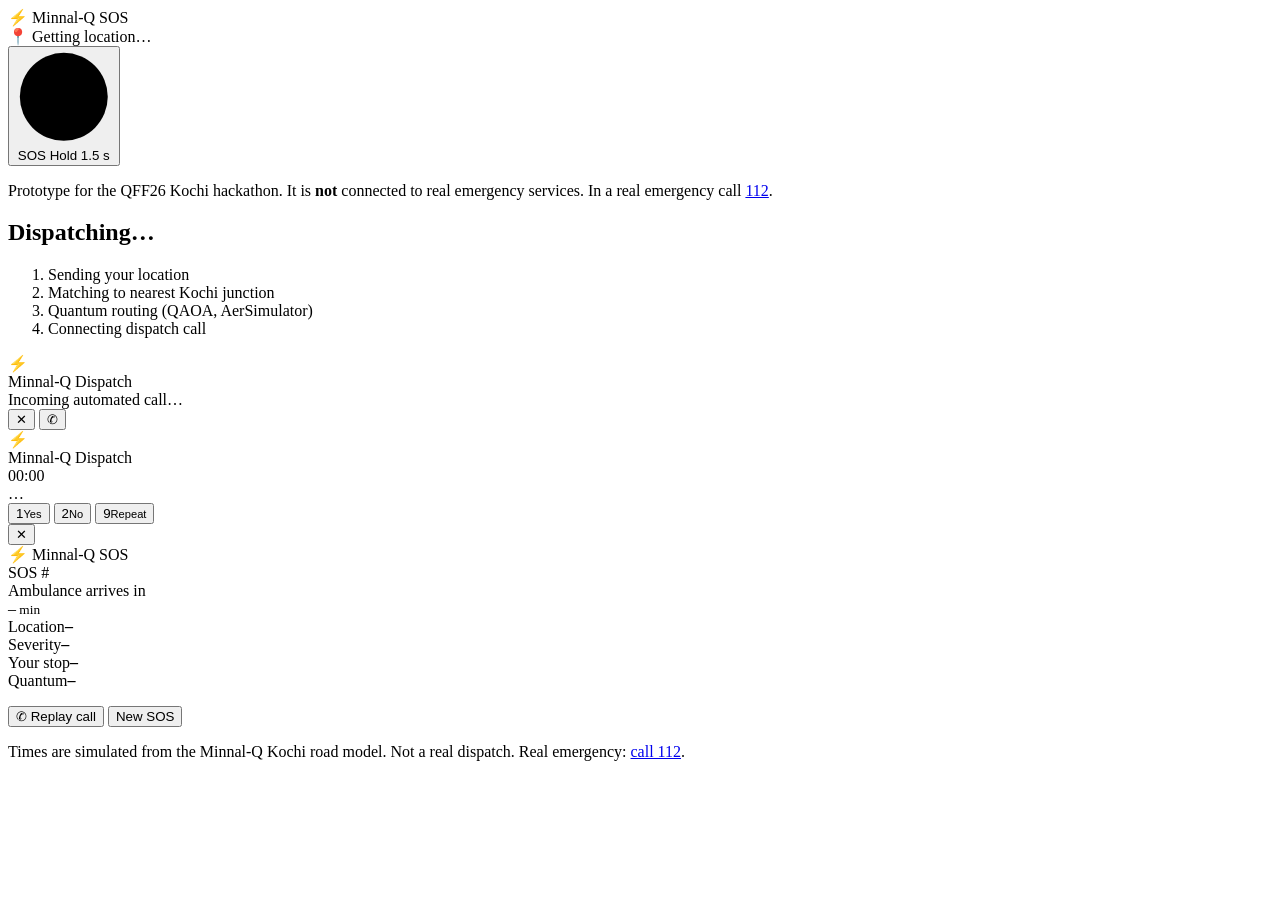
==== web/sos.html @ 78b81d34 "Add SOS phone app (PWA + Android) with live QAOA dispatch Phones send GPS + emergency type to /api/s" ====
<!doctype html>
<html lang="en">
<head>
  <meta charset="utf-8">
  <meta name="viewport" content="width=device-width, initial-scale=1, viewport-fit=cover, user-scalable=no">
  <title>Minnal-Q SOS</title>
  <meta name="description" content="Minnal-Q SOS prototype: send your location, get a quantum-optimised ambulance dispatch.">
  <meta name="theme-color" content="#0B0F1A">
  <link rel="manifest" href="/manifest.webmanifest">
  <link rel="icon" href="/static/icons/icon-192.png">
  <link rel="apple-touch-icon" href="/static/icons/apple-touch-icon.png">
  <meta name="apple-mobile-web-app-capable" content="yes">
  <meta name="mobile-web-app-capable" content="yes">
  <meta name="apple-mobile-web-app-status-bar-style" content="black-translucent">
  <meta name="apple-mobile-web-app-title" content="Minnal SOS">
  <link rel="stylesheet" href="/static/sos.css">
</head>
<body>
  <!-- ============ home ============ -->
  <section id="home" class="screen active">
    <header class="top">
      <div class="brand"><span class="bolt">⚡</span> Minnal-Q <span class="sos-tag">SOS</span></div>
      <div id="gps" class="gps wait">📍 Getting location…</div>
    </header>

    <div class="kinds" id="kinds"></div>

    <div class="sos-wrap">
      <button id="sosBtn" class="sos-btn" aria-label="Hold to send SOS">
        <svg class="ring" viewBox="0 0 100 100"><circle cx="50" cy="50" r="46"></circle></svg>
        <span class="sos-text">SOS</span>
        <span class="sos-sub">Hold 1.5 s</span>
      </button>
    </div>

    <p class="fine">Prototype for the QFF26 Kochi hackathon. It is <b>not</b> connected to real emergency
      services. In a real emergency call <a href="tel:112">112</a>.</p>
  </section>

  <!-- ============ dispatching ============ -->
  <section id="busy" class="screen">
    <div class="pulse-dot"></div>
    <h2>Dispatching…</h2>
    <ol class="steps" id="steps">
      <li data-k="loc">Sending your location</li>
      <li data-k="snap">Matching to nearest Kochi junction</li>
      <li data-k="qaoa">Quantum routing (QAOA, AerSimulator)</li>
      <li data-k="call">Connecting dispatch call</li>
    </ol>
  </section>

  <!-- ============ incoming call ============ -->
  <section id="incoming" class="screen call">
    <div class="caller">
      <div class="avatar">⚡</div>
      <div class="cname">Minnal-Q Dispatch</div>
      <div class="cstate">Incoming automated call…</div>
    </div>
    <div class="call-actions">
      <button id="decline" class="round red" aria-label="Decline">✕</button>
      <button id="accept" class="round green" aria-label="Accept">✆</button>
    </div>
  </section>

  <!-- ============ in call ============ -->
  <section id="incall" class="screen call">
    <div class="caller small">
      <div class="avatar">⚡</div>
      <div class="cname">Minnal-Q Dispatch</div>
      <div class="cstate" id="timer">00:00</div>
    </div>
    <div class="caption" id="caption">…</div>
    <div class="keypad" id="keypad">
      <button data-k="1">1<small>Yes</small></button>
      <button data-k="2">2<small>No</small></button>
      <button data-k="9">9<small>Repeat</small></button>
    </div>
    <div class="call-actions one">
      <button id="hangup" class="round red" aria-label="End call">✕</button>
    </div>
  </section>

  <!-- ============ status ============ -->
  <section id="status" class="screen">
    <header class="top">
      <div class="brand"><span class="bolt">⚡</span> Minnal-Q <span class="sos-tag">SOS</span></div>
      <div class="gps ok" id="sid">SOS #</div>
    </header>
    <div class="eta-card">
      <div class="eta-label">Ambulance arrives in</div>
      <div class="eta"><span id="eta">–</span><small> min</small></div>
      <div class="eta-sub" id="etaSub"></div>
    </div>
    <div class="grid">
      <div><span>Location</span><b id="sLoc">–</b></div>
      <div><span>Severity</span><b id="sSev">–</b></div>
      <div><span>Your stop</span><b id="sStop">–</b></div>
      <div><span>Quantum</span><b id="sQ">–</b></div>
    </div>
    <div class="route" id="sRoute"></div>
    <ul class="log" id="sLog"></ul>
    <div class="row">
      <button class="ghost" id="replay">✆ Replay call</button>
      <button class="ghost" id="again">New SOS</button>
    </div>
    <p class="fine">Times are simulated from the Minnal-Q Kochi road model. Not a real dispatch.
      Real emergency: <a href="tel:112">call 112</a>.</p>
  </section>

  <div id="toast" class="toast hidden"></div>
  <script src="/static/sos.js"></script>
</body>
</html>
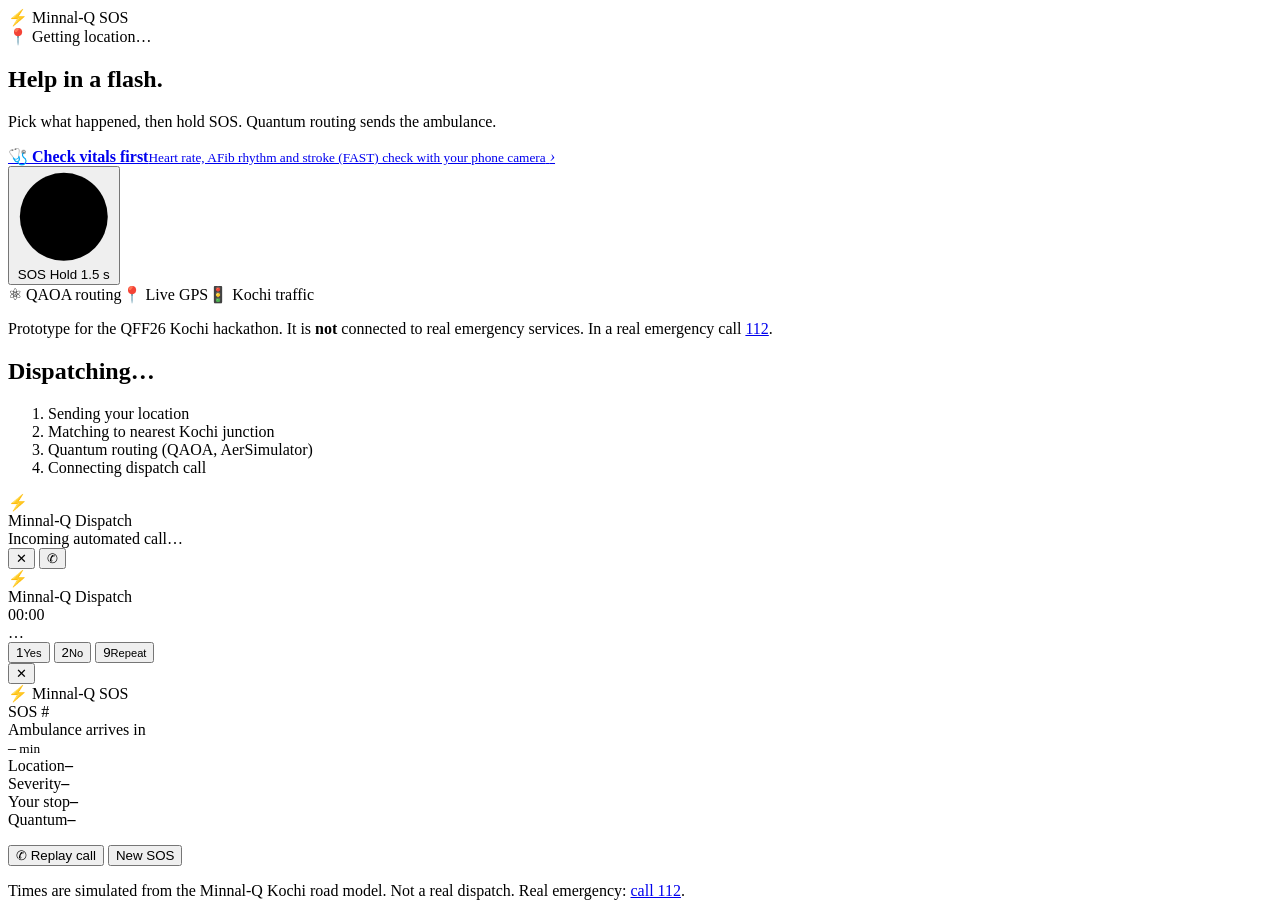
==== commit 7ccd9c1a: "SOS app redesign, JeevaFlow vitals check, quantum data for the phone - Redesigned SOS phone screens " ====
--- a/web/sos.html
+++ b/web/sos.html
@@ -16,6 +16,7 @@
   <link rel="stylesheet" href="/static/sos.css">
 </head>
 <body>
+  <div class="aurora" aria-hidden="true"></div>
   <!-- ============ home ============ -->
   <section id="home" class="screen active">
     <header class="top">
@@ -23,7 +24,18 @@
       <div id="gps" class="gps wait">📍 Getting location…</div>
     </header>
 
+    <div class="hero">
+      <h1>Help in a <span>flash</span>.</h1>
+      <p>Pick what happened, then hold SOS. Quantum routing sends the ambulance.</p>
+    </div>
+
     <div class="kinds" id="kinds"></div>
+
+    <a class="vitals" id="vitals" href="/static/jeeva/index.html">
+      <span class="vi">🩺</span>
+      <span class="vt"><b id="vitalsHead">Check vitals first</b><small id="vitalsTxt">Heart rate, AFib rhythm and stroke (FAST) check with your phone camera</small></span>
+      <em id="vitalsSev">›</em>
+    </a>
 
     <div class="sos-wrap">
       <button id="sosBtn" class="sos-btn" aria-label="Hold to send SOS">
@@ -33,6 +45,7 @@
       </button>
     </div>
 
+    <div class="badges"><span>⚛ QAOA routing</span><span>📍 Live GPS</span><span>🚦 Kochi traffic</span></div>
     <p class="fine">Prototype for the QFF26 Kochi hackathon. It is <b>not</b> connected to real emergency
       services. In a real emergency call <a href="tel:112">112</a>.</p>
   </section>
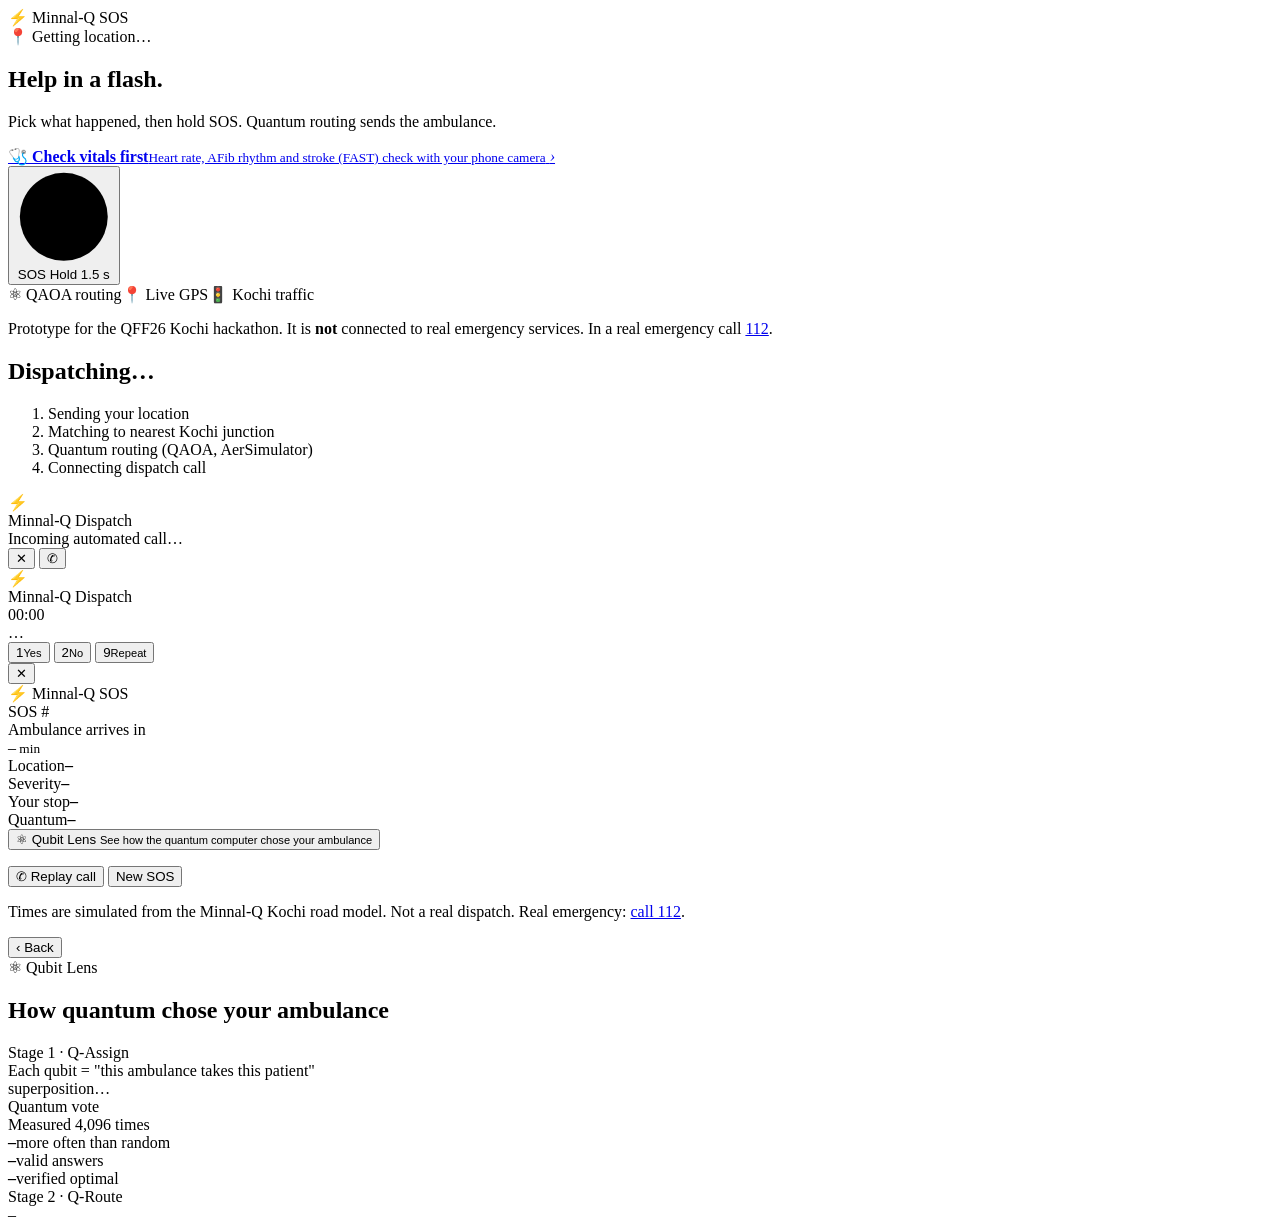
==== commit fad71bf2: "Add Q-Fleet (two-stage quantum dispatch) and Qubit Lens Q-Fleet: stage 1 is a new assignment QUBO (q" ====
--- a/web/sos.html
+++ b/web/sos.html
@@ -110,6 +110,8 @@
       <div><span>Your stop</span><b id="sStop">–</b></div>
       <div><span>Quantum</span><b id="sQ">–</b></div>
     </div>
+    <div class="fleet hidden" id="sFleet"></div>
+    <button class="qbtn" id="openLens">⚛ Qubit Lens <small>See how the quantum computer chose your ambulance</small></button>
     <div class="route" id="sRoute"></div>
     <ul class="log" id="sLog"></ul>
     <div class="row">
@@ -120,6 +122,35 @@
       Real emergency: <a href="tel:112">call 112</a>.</p>
   </section>
 
+  <!-- ============ Qubit Lens ============ -->
+  <section id="qlens" class="screen">
+    <header class="top">
+      <button class="back" id="lensBack" aria-label="Back">‹ Back</button>
+      <div class="gps ok">⚛ Qubit Lens</div>
+    </header>
+    <h2 class="lens-h">How quantum chose <span>your ambulance</span></h2>
+    <div class="lens-card">
+      <div class="lens-step">Stage 1 · Q-Assign</div>
+      <div class="lens-sub" id="lensSub1">Each qubit = "this ambulance takes this patient"</div>
+      <div class="qgrid" id="qgrid"></div>
+      <div class="bits" id="bits">superposition…</div>
+    </div>
+    <div class="lens-card">
+      <div class="lens-step">Quantum vote</div>
+      <div class="lens-sub" id="voteSub">Measured 4,096 times</div>
+      <div class="votes" id="votes"></div>
+    </div>
+    <div class="lens-row">
+      <div class="lens-kpi"><b id="kBoost">–</b><span>more often than random</span></div>
+      <div class="lens-kpi"><b id="kValid">–</b><span>valid answers</span></div>
+      <div class="lens-kpi ok"><b id="kOpt">–</b><span>verified optimal</span></div>
+    </div>
+    <div class="lens-card">
+      <div class="lens-step">Stage 2 · Q-Route</div>
+      <div class="lens-sub" id="lensRoute">–</div>
+    </div>
+  </section>
+
   <div id="toast" class="toast hidden"></div>
   <script src="/static/sos.js"></script>
 </body>
